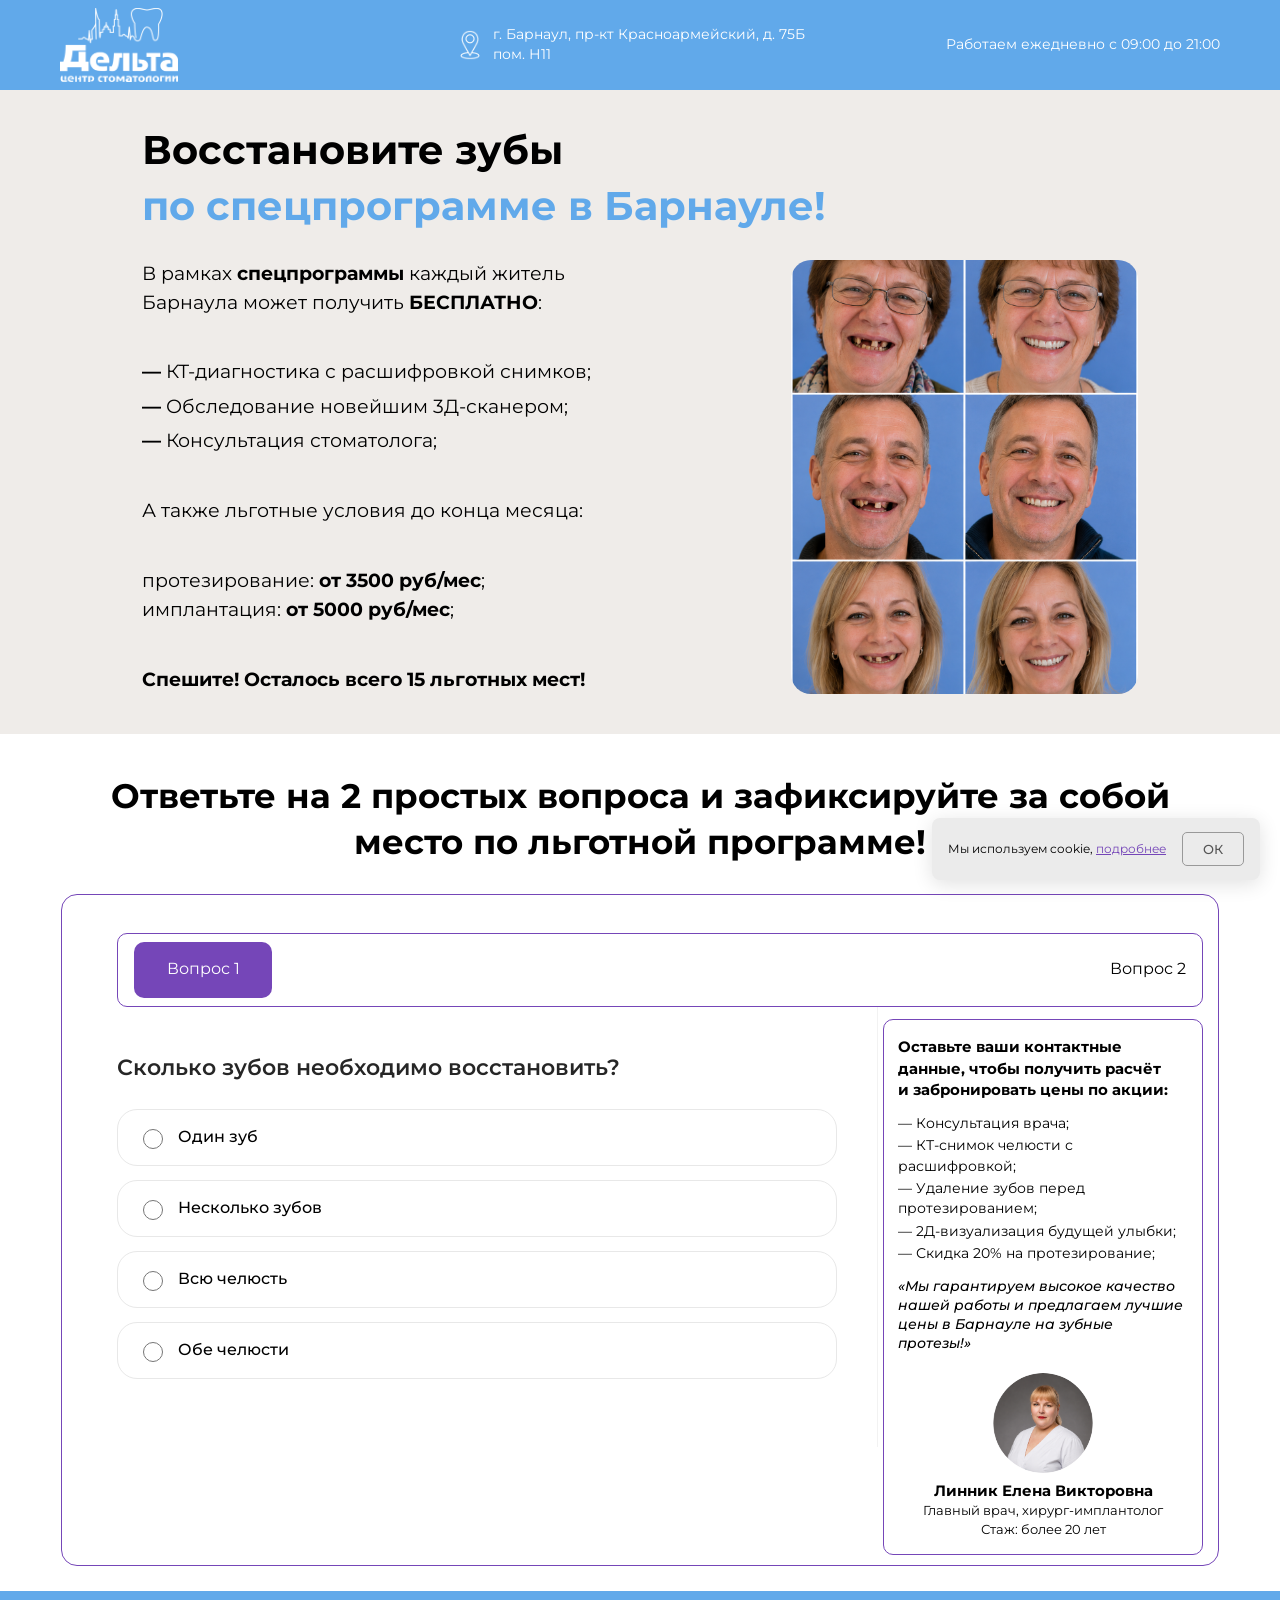
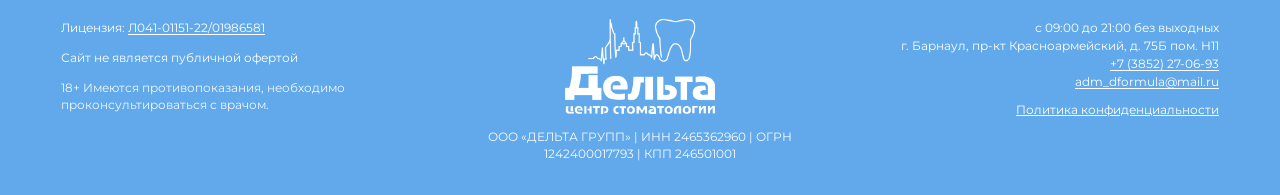
==== index.html @ f521280e "5 version" ====
<!DOCTYPE html>
<html lang="ru">
<head>
  <meta charset="UTF-8">
  <meta name="viewport" content="width=device-width, initial-scale=1.0">
  <title>Восстановите зубы по СПЕЦПРОГРАММЕ г.Барнаула</title>
  <meta name="description" content="Восстановите зубы по спецпрограмме города Барнаула. Протезирование от 3500 руб/мес, имплантация от 5000 руб/мес.">
  <link rel="icon" href="assets/images/favicon.ico" type="image/x-icon">
  <link rel="preconnect" href="https://fonts.googleapis.com">
  <link rel="preconnect" href="https://fonts.gstatic.com" crossorigin>
  <link href="https://fonts.googleapis.com/css2?family=Montserrat:wght@400;500;600;700&display=swap" rel="stylesheet">
  <link rel="stylesheet" href="css/styles.css">
</head>
<body>

  <header class="header">
    <div class="container header__inner">
      <a class="header__brand" href="https://dentalformula-22.ru/" target="_blank" rel="noopener noreferrer" aria-label="Дельта — центр стоматологии">
        <span class="header__brand-mark-wrap">
          <img class="header__brand-mark" src="assets/images/logo-delta.png" alt="Дельта — центр стоматологии" width="118" height="75">
        </span>
      </a>
      <div class="header__center">
        <img class="header__icon header__icon--clock" src="assets/images/icon-clock.png" alt="" width="30" height="30">
        <span class="header__address">г. Барнаул, пр-кт Красноармейский, д. 75Б пом. Н11</span>
      </div>
      <div class="header__right">
        <span class="header__hours">Работаем ежедневно с 09:00 до 21:00</span>
        <a href="tel:+73852270693" class="header__phone" aria-label="Позвонить: +7 (3852) 27-06-93">
          <span class="header__phone-text">+7 (3852) 27-06-93</span>
          <img class="header__phone-btn" src="assets/images/header-phone.png" alt="" width="138" height="25">
        </a>
      </div>
    </div>
  </header>

  <main>
    <section class="hero">
      <div class="container hero__container">
        <div class="hero__content">
          <h1 class="hero__title">
            <span class="hero__title-line hero__title-line--black">Восстановите зубы</span>
            <span class="hero__title-line hero__title-line--cyan">по спецпрограмме в Барнауле!</span>
          </h1>

          <div class="hero__grid">
          <div class="hero__text">
            <p class="hero__lead">В рамках <strong>спецпрограммы</strong> каждый житель<br>Барнаула может получить <strong>БЕСПЛАТНО</strong>:</p>
            <ul class="hero__list">
              <li><strong>— </strong>КТ-диагностика с расшифровкой снимков;</li>
              <li><strong>— </strong>Обследование новейшим 3Д-сканером;</li>
              <li><strong>— </strong>Консультация стоматолога;</li>
            </ul>
            <p class="hero__lead">А также льготные условия до конца месяца:</p>
            <p class="hero__prices">протезирование: <strong>от 3500 руб/мес</strong>;<br>имплантация: <strong>от 5000 руб/мес</strong>;</p>
            <p class="hero__urgent"><strong>Спешите! Осталось всего 15 льготных мест!</strong></p>
          </div>

          <div class="hero__gallery">
            <img src="assets/images/hero-photo.png" alt="Результаты протезирования до и после" width="347" height="434">
          </div>
        </div>
        </div>
      </div>
    </section>

    <section class="quiz" id="quiz">
      <div class="container quiz__container">
        <h2 class="quiz__heading">Ответьте на 2 простых вопроса и зафиксируйте за собой место по льготной программе!</h2>

        <div class="quiz__panel" id="quiz-form">
          <div class="quiz__tabs" role="tablist" aria-label="Шаги квиза">
            <button type="button" class="quiz__tab is-active" data-quiz-tab="0" role="tab" aria-selected="true">Вопрос 1</button>
            <button type="button" class="quiz__tab" data-quiz-tab="1" role="tab" aria-selected="false">Вопрос 2</button>
            <button type="button" class="quiz__tab quiz__tab--last" data-quiz-tab="2" role="tab" aria-selected="false" hidden>Вопрос 2</button>
          </div>

          <div class="quiz__body">
            <div class="quiz__form-wrap">
              <form class="quiz__form" id="quiz-lead-form" novalidate>
                <div class="quiz__step is-active" data-step="0">
                  <h3 class="quiz__question">Сколько зубов необходимо восстановить?</h3>
                  <div class="quiz__options">
                    <label class="quiz__option"><input type="radio" name="teeth" value="Один зуб" required><span>Один зуб</span></label>
                    <label class="quiz__option"><input type="radio" name="teeth" value="Несколько зубов"><span>Несколько зубов</span></label>
                    <label class="quiz__option"><input type="radio" name="teeth" value="Всю челюсть"><span>Всю челюсть</span></label>
                    <label class="quiz__option"><input type="radio" name="teeth" value="Обе челюсти"><span>Обе челюсти</span></label>
                  </div>
                </div>

                <div class="quiz__step" data-step="1">
                  <h3 class="quiz__question">2. Пожалуйста, подтвердите, что вы проживаете в Барнауле:</h3>
                  <div class="quiz__options">
                    <label class="quiz__option"><input type="radio" name="city" value="Да, я из Барнаула" required><span>Да, я из Барнаула</span></label>
                    <label class="quiz__option"><input type="radio" name="city" value="Только для жителей Барнаула!"><span>Только для жителей Барнаула!</span></label>
                  </div>
                </div>

                <div class="quiz__step" data-step="2">
                  <h3 class="quiz__question">Отлично! До результата остался последний шаг</h3>
                  <p class="quiz__hint">Оставьте ваши контактные данные, чтобы получить расчёт и забронировать цены по акции:</p>
                  <div class="form__group">
                    <label class="form__label" for="quiz-name">Введите имя:</label>
                    <input class="form__input" id="quiz-name" type="text" name="name" placeholder="Ваше имя" required autocomplete="name">
                  </div>
                  <div class="form__group">
                    <label class="form__label" for="quiz-phone">Введите телефон:</label>
                    <input class="form__input" id="quiz-phone" type="tel" name="phone" placeholder="+7 (000) 000-00-00" required autocomplete="tel">
                  </div>
                  <div class="quiz__submit-block">
                    <div class="quiz__submit-row">
                      <button type="submit" class="btn btn--quiz quiz__submit" data-quiz-submit hidden>Получить расчет и подарки</button>
                      <img class="quiz__submit-gift" src="assets/images/gift-box.png" alt="" width="156" height="156" data-quiz-submit-gift hidden>
                    </div>
                    <p class="quiz__form-error" id="quiz-form-error" role="alert" hidden></p>
                    <p class="quiz__consent">Нажимая на кнопку, вы соглашаетесь на <a href="https://dentalformula-22.ru/police/" class="quiz__consent-link" target="_blank" rel="noopener noreferrer">обработку персональных данных</a></p>
                  </div>
                </div>

                <div class="quiz__nav">
                  <button type="button" class="btn btn--outline quiz__prev" data-quiz-prev hidden>Назад</button>
                </div>
              </form>

              <div class="quiz__success" hidden>
                <p class="quiz__success-title">Спасибо! Мы свяжемся с вами в ближайшее время.</p>
                <div class="quiz__success-cta">
                  <p class="quiz__success-label"><strong>РАССЧИТАЙТЕ СТОИМОСТЬ</strong> и получите подарок на выбор</p>
                  <p class="quiz__success-comfort">— Надёжная фиксация и повышенный комфорт: не выпадают, не натирают, не сдавливают.</p>
                  <a href="tel:+73852270693" class="btn btn--primary quiz__success-btn">ПОЛУЧИТЬ РАСЧЁТ И ПОДАРКИ</a>
                </div>
              </div>
            </div>

            <aside class="quiz__aside">
              <div class="quiz__aside-card">
                <p class="quiz__aside-title">Оставьте ваши контактные<br>данные, чтобы получить расчёт<br>и забронировать цены по акции:</p>
                <ul class="quiz__gifts">
                  <li>— Консультация врача;</li>
                  <li>— КТ-снимок челюсти с расшифровкой;</li>
                  <li>— Удаление зубов перед протезированием;</li>
                  <li>— 2Д-визуализация будущей улыбки;</li>
                  <li>— Скидка 20% на протезирование;</li>
                </ul>
                <blockquote class="quiz__quote">«Мы гарантируем высокое качество нашей работы и предлагаем лучшие цены в Барнауле на зубные протезы!»</blockquote>
                <div class="quiz__doctor">
                  <div class="quiz__doctor-info">
                    <img class="quiz__doctor-photo" src="assets/images/quiz-doctor.png" alt="Линник Елена Викторовна" width="100" height="100">
                    <p class="quiz__doctor-name">Линник Елена Викторовна</p>
                    <p class="quiz__doctor-role">Главный врач, хирург-имплантолог</p>
                    <p class="quiz__doctor-exp">Стаж: более 20 лет</p>
                  </div>
                </div>
              </div>
            </aside>
          </div>
        </div>
      </div>

      <footer class="site-footer">
        <div class="site-footer__inner">
          <div class="site-footer__col site-footer__col--left">
            <p class="site-footer__license">Лицензия: <a class="site-footer__link" href="https://dentalformula-22.ru/patient/licens/" target="_blank" rel="noopener noreferrer">Л041-01151-22/01986581</a></p>
            <p class="site-footer__disclaimer">Сайт не является публичной офертой</p>
            <p class="site-footer__age">18+ Имеются противопоказания, необходимо проконсультироваться с врачом.</p>
          </div>

          <div class="site-footer__col site-footer__col--center">
            <img class="site-footer__logo" src="assets/images/logo-delta.png" alt="Дельта — центр стоматологии" width="150" height="95">
            <p class="site-footer__legal">ООО «ДЕЛЬТА ГРУПП» | ИНН 2465362960 | ОГРН 1242400017793 | КПП 246501001</p>
          </div>

          <div class="site-footer__col site-footer__col--right">
            <p class="site-footer__contacts">с 09:00 до 21:00 без выходных<br>г. Барнаул, пр-кт Красноармейский, д. 75Б пом. Н11<br><a class="site-footer__link" href="tel:+73852270693">+7 (3852) 27-06-93</a><br><a class="site-footer__link" href="mailto:adm_dformula@mail.ru">adm_dformula@mail.ru</a></p>
            <a class="site-footer__policy" href="https://dentalformula-22.ru/police/" target="_blank" rel="noopener noreferrer">Политика конфиденциальности</a>
          </div>
        </div>
      </footer>
    </section>
  </main>

  <div class="cookie" id="cookie" aria-live="polite">
    <p class="cookie__text">Мы используем cookie, <a href="https://dentalformula-22.ru/police/" target="_blank" rel="noopener noreferrer">подробнее</a></p>
    <button type="button" class="btn btn--cookie" data-cookie-ok>ОК</button>
  </div>

  <button type="button" class="scroll-top" id="scroll-top" aria-label="Наверх">↑</button>

  <script src="js/config.js"></script>
  <script src="js/main.js"></script>
</body>
</html>
---- css/styles.css ----
:root {
  --font: "Montserrat", Arial, sans-serif;
  --blue-header: #61a9ea;
  --cyan: #61a9ea;
  --purple: #7546b8;
  --purple-dark: #803aee;
  --orange: #ff9800;
  --orange-dark: #d25e27;
  --text: #000000;
  --text-muted: #363636;
  --white: #ffffff;
  --border: #c2c9d2;
  --panel-bg: #ffffff;
  --container: 1200px;
  --artboard: 1200px;
  --quiz-panel-w: 1158px;
  --quiz-panel-h: 783px;
  --quiz-aside-w: 340px;
  --header-h: 90px;
  --hero-bg: #efece9;
}

*,
*::before,
*::after {
  box-sizing: border-box;
}

html {
  scroll-behavior: smooth;
  scroll-padding-top: var(--header-h);
  -webkit-text-size-adjust: 100%;
  overflow-x: clip;
}

body {
  margin: 0;
  font-family: var(--font);
  font-weight: 400;
  color: var(--text);
  background: var(--white);
  overflow-x: clip;
  -webkit-font-smoothing: antialiased;
}

body.no-scroll {
  overflow: hidden;
}

img {
  max-width: 100%;
  height: auto;
  display: block;
}

a {
  color: inherit;
}

button,
input {
  font-family: inherit;
}

ul {
  margin: 0;
  padding: 0;
  list-style: none;
}

.container {
  width: 100%;
  max-width: var(--container);
  margin: 0 auto;
  padding: 0 20px;
}

/* Header */
.header {
  position: fixed;
  top: 0;
  left: 0;
  right: 0;
  z-index: 990;
  height: var(--header-h);
  background: var(--blue-header);
}

.header__inner {
  display: flex;
  align-items: center;
  gap: 24px;
  height: var(--header-h);
  min-width: 0;
}

.header__brand {
  display: inline-flex;
  align-items: center;
  flex: 1 1 0;
  min-width: 0;
  text-decoration: none;
  color: #ffffff;
}

.header__brand-mark-wrap {
  flex-shrink: 0;
  display: block;
  width: 118px;
  height: 75px;
  line-height: 0;
}

.header__brand-mark {
  display: block;
  width: 118px;
  height: 75px;
  max-width: none;
  object-fit: contain;
  object-position: center center;
  filter: brightness(0) invert(1);
}

.header__center {
  display: flex;
  align-items: center;
  justify-content: center;
  gap: 8px;
  flex: 1 1 0;
  min-width: 0;
}

.header__right {
  display: flex;
  align-items: center;
  justify-content: flex-end;
  gap: 8px;
  flex: 1 1 0;
  min-width: 0;
}

.header__icon {
  flex-shrink: 0;
  width: 30px;
  height: auto;
}

.header__address,
.header__hours {
  font-size: 14px;
  line-height: 1.4;
  color: #ffffff;
  overflow-wrap: break-word;
}

.header__phone {
  display: none;
  align-items: center;
  text-decoration: none;
  flex-shrink: 0;
}

.header__phone-text {
  display: none;
}

.header__phone-btn {
  width: auto;
  height: 25px;
  max-width: 138px;
}

/* Buttons */
.btn {
  display: inline-flex;
  align-items: center;
  justify-content: center;
  border: none;
  cursor: pointer;
  font-weight: 600;
  transition: background 0.2s, color 0.2s, opacity 0.2s;
  text-align: center;
}

.btn--primary {
  background: var(--orange);
  color: var(--white);
  font-size: 16px;
  font-weight: 700;
  text-transform: uppercase;
  border-radius: 8px;
  padding: 18px 28px;
  min-height: 60px;
  line-height: 1.25;
}

.btn--primary:hover {
  background: var(--orange-dark);
}

.btn--quiz {
  background: var(--purple);
  color: var(--white);
  border-radius: 10px;
  padding: 14px 32px;
  font-size: 16px;
  font-weight: 600;
  min-height: 56px;
  min-width: 138px;
  box-shadow: 0 3px 15px rgba(181, 181, 181, 0.45);
}

.btn--quiz:hover {
  background: var(--purple-dark);
}

.quiz__submit {
  flex: 1 1 auto;
  width: auto;
  max-width: 340px;
  min-height: 60px;
  padding: 14px 28px;
  background: var(--orange-dark);
  border-radius: 10px;
}

.btn--outline {
  background: transparent;
  border: 1px solid var(--border);
  color: var(--text);
  border-radius: 28px;
  padding: 12px 24px;
  font-size: 14px;
}

.btn--cookie {
  background: #ebebeb;
  color: #555555;
  border: 1px solid #999999;
  border-radius: 5px;
  padding: 8px 20px;
  font-size: 13px;
  font-weight: 500;
  flex-shrink: 0;
}

/* Hero */
.hero {
  padding-top: calc(var(--header-h) + 32px);
  padding-bottom: 40px;
  background: var(--hero-bg);
  scroll-margin-top: calc(var(--header-h) + 16px);
}

.hero__container {
  min-width: 0;
}

.hero__content {
  min-width: 0;
}

.hero__title {
  display: flex;
  flex-direction: column;
  align-items: flex-start;
  gap: 0;
  max-width: 913px;
  margin: 0 0 26px;
  font-size: 40px;
  font-weight: 700;
  line-height: 1.4;
  overflow-wrap: break-word;
}

.hero__title-line {
  display: block;
}

.hero__title-line--black {
  color: var(--text);
}

.hero__title-line--cyan {
  color: var(--cyan);
}

.hero__grid {
  display: grid;
  grid-template-columns: minmax(0, 1fr) 347px;
  gap: 0;
  align-items: stretch;
  min-width: 0;
}

.hero__text {
  min-width: 0;
  font-size: 16px;
  line-height: 1.55;
  overflow-wrap: break-word;
}

.hero__lead {
  margin: 0 0 8px;
}

.hero__list {
  margin: 0 0 16px;
}

.hero__list li {
  margin-bottom: 4px;
}

.hero__prices {
  margin: 0 0 12px;
}

.hero__urgent {
  margin: 0;
}

.hero__gallery {
  min-width: 0;
  display: flex;
  align-items: stretch;
  justify-content: flex-end;
}

.hero__gallery img {
  width: 347px;
  max-width: 100%;
  height: 434px;
  border-radius: 20px;
  object-fit: cover;
}

/* Quiz */
.quiz {
  padding: 40px 0 0;
  background: var(--white);
  scroll-margin-top: calc(var(--header-h) + 16px);
}

.quiz__container {
  max-width: var(--container);
  margin: 0 auto 25px;
  padding: 0 20px;
}

.quiz__heading {
  margin: 0 0 28px;
  text-align: center;
  font-size: 34px;
  font-weight: 700;
  line-height: 1.35;
  overflow-wrap: break-word;
}

.quiz__panel {
  width: var(--quiz-panel-w);
  max-width: 100%;
  height: auto;
  margin: 0 auto;
  border: 1px solid var(--purple);
  border-radius: 16px;
  background: var(--panel-bg);
  overflow: hidden;
  min-width: 0;
  box-sizing: border-box;
  display: flex;
  flex-direction: column;
}

.quiz__tabs {
  display: flex;
  align-items: center;
  justify-content: space-between;
  gap: 16px;
  min-height: 72px;
  margin: 38px 15px 0 55px;
  max-width: 1090px;
  padding: 8px 16px;
  border: 1px solid var(--purple);
  border-radius: 10px;
  background: var(--white);
}

.quiz__tab {
  appearance: none;
  border: none;
  background: transparent;
  color: var(--text);
  font-size: 16px;
  font-weight: 400;
  line-height: 1.55;
  padding: 14px 0;
  border-radius: 10px;
  cursor: default;
  pointer-events: none;
  min-width: 0;
  overflow-wrap: break-word;
}

.quiz__tab.is-active {
  background: var(--purple);
  color: var(--white);
  padding: 14px 28px;
  min-width: 138px;
  min-height: 56px;
  font-weight: 400;
}

.quiz__tab.is-done {
  color: var(--text-muted);
  font-weight: 400;
}

.quiz__tab--last:not([hidden]) {
  margin-left: auto;
  background: var(--purple);
  color: var(--white);
  padding: 14px 28px;
  min-width: 138px;
  min-height: 56px;
}

.quiz__body {
  display: grid;
  grid-template-columns: minmax(0, 1fr) var(--quiz-aside-w);
  gap: 0;
  align-items: start;
  min-width: 0;
  flex: 0 0 auto;
  min-height: 0;
}

.quiz__form-wrap {
  padding: 44px 40px 40px 55px;
  min-width: 0;
  border-right: 1px solid #f2f2f2;
  display: flex;
  flex-direction: column;
  min-height: 0;
  overflow: auto;
}

.quiz__form-wrap.is-success .quiz__success {
  flex: 1;
  display: flex;
  flex-direction: column;
}

.quiz__aside {
  width: var(--quiz-aside-w);
  flex-shrink: 0;
  padding: 12px 10px 10px 0;
  min-width: 0;
  display: flex;
  flex-direction: column;
  overflow: hidden;
}

.quiz__aside-card {
  flex: 0 0 auto;
  min-height: 0;
  width: 320px;
  margin: 0 auto;
  padding: 16px 14px;
  border: 1px solid var(--purple);
  border-radius: 10px;
  background: var(--white);
  display: flex;
  flex-direction: column;
  overflow: hidden;
}

.quiz__aside-title {
  margin: 0 0 12px;
  font-size: 15px;
  font-weight: 700;
  line-height: 1.45;
  overflow-wrap: break-word;
}

.quiz__gifts {
  margin: 0 0 12px;
  font-size: 14px;
  line-height: 1.45;
  overflow-wrap: break-word;
}

.quiz__gifts li {
  margin-bottom: 2px;
}

.quiz__quote {
  margin: 0 0 20px;
  padding: 0;
  border: none;
  font-size: 14px;
  font-weight: 500;
  font-style: italic;
  line-height: 1.35;
  color: var(--text);
  overflow-wrap: break-word;
}

.quiz__doctor {
  display: flex;
  flex-direction: column;
  align-items: center;
  gap: 0;
  margin-top: 0;
  min-width: 0;
  flex-shrink: 0;
}

.quiz__doctor-photo {
  display: block;
  width: 100px;
  height: 100px;
  max-width: 100px;
  max-height: 100px;
  margin: 0 auto 8px;
  flex-shrink: 0;
  border-radius: 50%;
  object-fit: cover;
}

.quiz__doctor-info {
  width: 100%;
  text-align: center;
  min-width: 0;
}

.quiz__doctor-name {
  margin: 0 0 2px;
  font-size: 15px;
  font-weight: 700;
  line-height: 1.3;
  overflow-wrap: break-word;
}

.quiz__doctor-role,
.quiz__doctor-exp {
  margin: 0;
  font-size: 13px;
  line-height: 1.3;
  overflow-wrap: break-word;
}

.quiz__doctor-role {
  margin-bottom: 2px;
}

.quiz__step {
  display: none;
}

.quiz__step.is-active {
  display: block;
}

.quiz__question {
  margin: 0 0 24px;
  font-size: 22px;
  font-weight: 600;
  line-height: 1.55;
  color: #262626;
  overflow-wrap: break-word;
}

.quiz__hint {
  margin: -12px 0 20px;
  font-size: 14px;
  line-height: 1.5;
  color: var(--text-muted);
  overflow-wrap: break-word;
}

.quiz__options {
  display: grid;
  gap: 14px;
  margin-bottom: 28px;
}

.quiz__option {
  display: flex;
  align-items: center;
  gap: 12px;
  min-height: 57px;
  padding: 14px 20px;
  background: var(--white);
  border: 1px solid #e8e8e8;
  border-radius: 20px;
  cursor: pointer;
  font-size: 16px;
  font-weight: 500;
  line-height: 1.55;
  overflow-wrap: break-word;
  min-width: 0;
}

.quiz__option:has(input:checked) {
  border-color: var(--purple);
  background: rgba(117, 70, 184, 0.06);
}

.quiz__option input {
  flex-shrink: 0;
  width: 20px;
  height: 20px;
  accent-color: var(--purple);
}

.quiz__option span {
  min-width: 0;
}

.quiz__nav {
  display: flex;
  gap: 12px;
  flex-wrap: wrap;
  justify-content: flex-start;
}

.quiz__submit-block {
  display: flex;
  flex-direction: column;
  align-items: flex-start;
  gap: 12px;
  margin-top: 4px;
}

.quiz__submit-row {
  display: flex;
  align-items: center;
  gap: 12px;
  width: 100%;
  max-width: 520px;
  margin-top: -20px;
}

.quiz__submit-gift {
  width: 156px;
  height: 156px;
  flex-shrink: 0;
  object-fit: contain;
  background: transparent;
}

.form__group {
  margin-bottom: 16px;
}

.form__label {
  display: block;
  margin-bottom: 5px;
  font-size: 15px;
  font-weight: 400;
}

.form__input {
  width: 100%;
  max-width: 340px;
  min-height: 50px;
  padding: 14px 16px;
  border: 1px solid var(--orange-dark);
  border-radius: 10px;
  font-size: 16px;
  font-weight: 500;
  background: #f2f2f2;
}

.form__checkbox {
  display: flex;
  gap: 10px;
  align-items: flex-start;
  margin-bottom: 20px;
  font-size: 12px;
  line-height: 1.45;
  cursor: pointer;
  overflow-wrap: break-word;
  min-width: 0;
}

.form__checkbox input {
  flex-shrink: 0;
  margin-top: 2px;
}

.form__checkbox a {
  color: var(--purple);
}

.quiz__consent {
  margin: 0;
  max-width: 340px;
  font-size: 12px;
  line-height: 1.45;
  color: #666666;
  overflow-wrap: break-word;
}

.quiz__consent-link {
  color: var(--purple);
  text-decoration: underline;
  text-underline-offset: 2px;
}

.quiz__consent-link:hover {
  color: var(--purple-dark);
}

.quiz__form-error {
  margin: 0;
  width: 100%;
  max-width: 520px;
  font-size: 13px;
  line-height: 1.4;
  color: #b42318;
}

.quiz__submit.is-loading {
  opacity: 0.75;
  pointer-events: none;
}

.quiz__success {
  min-width: 0;
}

.quiz__success-title {
  margin: 0 0 20px;
  font-size: 22px;
  font-weight: 700;
  line-height: 1.55;
  color: #262626;
  overflow-wrap: break-word;
}

.quiz__success-cta {
  margin-top: auto;
  padding-top: 24px;
  min-width: 0;
}

.quiz__success-label {
  margin: 0 0 12px;
  font-size: 18px;
  font-weight: 500;
  line-height: 1.55;
  overflow-wrap: break-word;
}

.quiz__success-comfort {
  margin: 0 0 20px;
  font-size: 18px;
  font-weight: 500;
  line-height: 1.55;
  overflow-wrap: break-word;
}

.quiz__success-btn {
  display: inline-flex;
  width: 100%;
  max-width: 340px;
  min-height: 60px;
  border-radius: 10px;
  font-size: 16px;
  font-weight: 600;
  background: var(--orange-dark);
  text-decoration: none;
}

.quiz__success-btn:hover {
  background: #b8521f;
}

[hidden] {
  display: none !important;
}

/* Site footer (under quiz) */
.site-footer {
  background: var(--blue-header);
  color: var(--white);
  min-height: 200px;
  padding: 28px 20px 32px;
}

.site-footer__inner {
  display: grid;
  grid-template-columns: minmax(0, 1fr) minmax(0, 1fr) minmax(0, 1fr);
  gap: 24px 40px;
  align-items: start;
  max-width: var(--quiz-panel-w);
  margin: 0 auto;
  min-width: 0;
}

.site-footer__col {
  min-width: 0;
}

.site-footer__col--left {
  font-size: 12px;
  line-height: 1.5;
}

.site-footer__col--center {
  text-align: center;
}

.site-footer__col--right {
  text-align: right;
  font-size: 12px;
  line-height: 1.5;
}

.site-footer__license,
.site-footer__disclaimer,
.site-footer__legal,
.site-footer__contacts {
  margin: 0;
  overflow-wrap: break-word;
}

.site-footer__disclaimer {
  margin-top: 12px;
}

.site-footer__age {
  margin: 12px 0 0;
  font-size: 12px;
  line-height: 1.45;
  opacity: 0.9;
}

.site-footer__logo {
  display: block;
  width: auto;
  max-width: 150px;
  height: auto;
  margin: 0 auto 14px;
  object-fit: contain;
  filter: brightness(0) invert(1);
}

.site-footer__icons {
  display: flex;
  justify-content: center;
  align-items: center;
  gap: 12px;
  margin-bottom: 14px;
}

.site-footer__icons img {
  width: 60px;
  height: 60px;
  object-fit: cover;
  border-radius: 4px;
  background: rgba(255, 255, 255, 0.15);
}

.site-footer__legal {
  font-size: 12px;
  line-height: 1.45;
  opacity: 0.95;
}

.site-footer__policy {
  display: inline-block;
  margin-top: 10px;
  color: var(--white);
  font-size: 12px;
  text-decoration: underline;
}

.site-footer__link {
  color: var(--white);
  text-decoration: underline;
  text-underline-offset: 2px;
}

.site-footer__link:hover,
.site-footer__policy:hover {
  opacity: 0.85;
}

/* Cookie */
.cookie {
  position: fixed;
  right: 20px;
  bottom: 20px;
  z-index: 999;
  display: flex;
  align-items: center;
  gap: 16px;
  max-width: min(600px, calc(100vw - 40px));
  padding: 14px 16px;
  background: #ebebeb;
  border-radius: 8px;
  box-shadow: 0 4px 20px rgba(0, 0, 0, 0.12);
}

.cookie.is-hidden {
  display: none;
}

.cookie__text {
  margin: 0;
  font-size: 12px;
  line-height: 1.4;
  overflow-wrap: break-word;
  min-width: 0;
}

.cookie__text a {
  color: var(--purple);
}

/* Scroll top */
.scroll-top {
  position: fixed;
  right: 20px;
  bottom: 80px;
  z-index: 98;
  display: none;
  width: 44px;
  height: 44px;
  border: none;
  border-radius: 50%;
  background: var(--blue-header);
  color: var(--white);
  font-size: 20px;
  cursor: pointer;
  box-shadow: 0 2px 12px rgba(0, 0, 0, 0.2);
}

.scroll-top.is-visible {
  display: block;
}

/* ≥1200 — десктопный артборд Тильды (screens: 320,1200) */
@media (min-width: 1200px) {
  .container,
  .quiz__container {
    padding-left: 20px;
    padding-right: 20px;
  }

  .hero__container {
    display: flex;
    justify-content: center;
  }

  .hero__content {
    width: fit-content;
    max-width: 100%;
  }

  .hero__title {
    max-width: none;
  }

  .hero__grid {
    grid-template-columns: auto 347px;
    width: fit-content;
    max-width: 100%;
    gap: 200px;
  }

  .hero__gallery {
    margin-left: 0;
  }

  .hero__text {
    display: flex;
    flex-direction: column;
    justify-content: space-between;
    min-height: 434px;
    font-size: 19px;
    line-height: 1.5;
  }

  .hero__text > * {
    margin: 0;
  }

  .hero__list li {
    margin-bottom: 6px;
  }

  .hero__list li:last-child {
    margin-bottom: 0;
  }

  .quiz__panel {
    width: var(--quiz-panel-w);
    height: auto;
  }
}

/* 768–1199 — квиз, футер (верх сайта — в отдельных брейкпоинтах ниже) */
@media (max-width: 1199px) and (min-width: 768px) {
  .container,
  .quiz__container {
    padding-left: 20px;
    padding-right: 20px;
  }

  .quiz {
    padding-top: 36px;
  }

  .quiz__heading {
    margin: 0 0 24px;
    padding: 0 8px;
    font-size: clamp(24px, 3vw, 30px);
    line-height: 1.35;
  }

  .quiz__container {
    margin-bottom: 22px;
  }

  .quiz__panel {
    width: 100%;
    max-width: min(960px, 100%);
    height: auto;
    min-height: 0;
  }

  .quiz__tabs {
    margin: 20px 16px 0;
    padding: 10px 14px;
    min-height: 56px;
    gap: 12px;
    max-width: none;
  }

  .quiz__tab {
    font-size: 15px;
    padding: 10px 0;
    line-height: 1.35;
  }

  .quiz__tab.is-active,
  .quiz__tab--last:not([hidden]) {
    min-width: 0;
    min-height: 48px;
    padding: 10px 18px;
    font-size: 15px;
  }

  .quiz__body {
    grid-template-columns: minmax(0, 1fr) minmax(240px, 300px);
  }

  .quiz__form-wrap {
    padding: 28px 24px 24px;
    border-right: 1px solid #f2f2f2;
    border-bottom: none;
  }

  .quiz__question {
    font-size: clamp(18px, 2vw, 22px);
  }

  .quiz__aside {
    width: auto;
    padding: 12px 16px 10px 0;
  }

  .quiz__aside-card {
    width: 100%;
    max-width: none;
    margin: 0;
    padding: 16px 14px;
  }

  .quiz__aside-title {
    font-size: 14px;
    margin-bottom: 10px;
    line-height: 1.4;
  }

  .quiz__gifts,
  .quiz__quote {
    font-size: 13px;
    line-height: 1.4;
  }

  .quiz__gifts {
    margin-bottom: 10px;
  }

  .quiz__doctor {
    align-items: center;
  }

  .quiz__doctor-info {
    text-align: center;
  }

  .form__input,
  .quiz__submit,
  .quiz__consent,
  .quiz__success-btn {
    max-width: 100%;
  }

  .quiz__submit {
    flex: 1 1 0;
    width: auto;
    min-width: 0;
  }

  .quiz__submit-row {
    max-width: 100%;
  }

  .site-footer {
    padding: 28px 20px 32px;
  }

  .site-footer__inner {
    grid-template-columns: 1fr 1fr;
    gap: 20px 28px;
    max-width: min(960px, 100%);
  }

  .site-footer__col--center {
    grid-column: 1 / -1;
    order: -1;
  }

  .site-footer__col--right {
    text-align: left;
  }

  .site-footer__col--left {
    font-size: 11px;
  }
}

/* 992–1199 — маленький ноутбук: хедер в строку, hero как уменьшенный десктоп */
@media (max-width: 1199px) and (min-width: 992px) {
  :root {
    --header-h: 84px;
    --header-gap: 32px;
  }

  .header {
    height: auto;
  }

  .header__inner {
    display: flex;
    flex-wrap: nowrap;
    align-items: center;
    justify-content: space-between;
    gap: 16px;
    height: auto;
    min-height: 0;
    padding: 10px 0;
    text-align: left;
  }

  .header__brand {
    flex: 0 0 auto;
  }

  .header__brand-mark-wrap,
  .header__brand-mark {
    width: 100px;
    height: 64px;
  }

  .header__center {
    flex: 1 1 auto;
    justify-content: center;
    gap: 8px;
    min-width: 0;
  }

  .header__right {
    flex: 0 0 auto;
    justify-content: flex-end;
    min-width: 0;
  }

  .header__address,
  .header__hours {
    font-size: 13px;
    line-height: 1.35;
  }

  .header__hours {
    display: inline;
    white-space: nowrap;
  }

  .header__phone {
    display: none;
  }

  .header__icon {
    width: 26px;
    flex-shrink: 0;
  }

  .hero {
    padding-top: calc(var(--header-h) + var(--header-gap));
    padding-bottom: 40px;
  }

  .hero__container {
    display: flex;
    justify-content: center;
  }

  .hero__content {
    width: 100%;
    max-width: 920px;
  }

  .hero__title {
    max-width: none;
    margin: 0 0 28px;
    font-size: 34px;
    line-height: 1.35;
  }

  .hero__grid {
    grid-template-columns: minmax(0, 1fr) 260px;
    gap: 48px;
    align-items: center;
    width: 100%;
  }

  .hero__gallery {
    order: 0;
    justify-content: flex-end;
    align-items: center;
  }

  .hero__gallery img {
    width: 260px;
    max-width: 100%;
    height: auto;
    aspect-ratio: 347 / 434;
    margin: 0;
    object-fit: cover;
    border-radius: 20px;
  }

  .hero__text {
    font-size: 17px;
    line-height: 1.5;
  }
}

/* 992–1040 — узкий ноутбук: чуть компактнее хедер и hero */
@media (max-width: 1040px) and (min-width: 992px) {
  .header__brand-mark-wrap,
  .header__brand-mark {
    width: 92px;
    height: 58px;
  }

  .header__address,
  .header__hours {
    font-size: 12px;
  }

  .header__icon {
    width: 24px;
  }

  .hero__title {
    font-size: 30px;
    margin-bottom: 24px;
  }

  .hero__grid {
    grid-template-columns: minmax(0, 1fr) 230px;
    gap: 32px;
  }

  .hero__gallery img {
    width: 230px;
  }

  .hero__text {
    font-size: 16px;
  }
}

/* 768–991 — планшет: хедер и hero столбиком */
@media (max-width: 991px) and (min-width: 768px) {
  :root {
    --header-h: 140px;
    --header-gap: 24px;
  }

  .container,
  .quiz__container {
    padding-left: 16px;
    padding-right: 16px;
  }

  .header {
    height: auto;
    box-shadow: 0 1px 0 rgba(0, 0, 0, 0.06);
  }

  .header__inner {
    display: grid;
    grid-template-columns: 1fr;
    grid-template-areas:
      "brand"
      "center"
      "right";
    align-items: center;
    row-gap: 10px;
    height: auto;
    min-height: 0;
    padding: 12px 0 14px;
    text-align: center;
  }

  .header__brand {
    grid-area: brand;
    justify-self: center;
    flex: unset;
    order: unset;
  }

  .header__brand-mark-wrap,
  .header__brand-mark {
    width: 104px;
    height: 66px;
  }

  .header__center {
    grid-area: center;
    justify-content: center;
    flex: unset;
    order: unset;
    gap: 8px;
    min-width: 0;
  }

  .header__right {
    grid-area: right;
    justify-content: center;
    flex: unset;
    order: unset;
    min-width: 0;
  }

  .header__address,
  .header__hours {
    font-size: 13px;
    line-height: 1.4;
  }

  .header__hours {
    display: inline;
    white-space: normal;
    text-align: center;
  }

  .header__phone {
    display: none;
  }

  .header__icon {
    width: 24px;
    flex-shrink: 0;
  }

  .hero {
    padding-top: calc(var(--header-h) + var(--header-gap));
    padding-bottom: 32px;
  }

  .hero__container {
    display: block;
  }

  .hero__content {
    width: 100%;
    max-width: 720px;
    margin: 0 auto;
  }

  .hero__title {
    max-width: none;
    margin: 0 0 22px;
    font-size: 30px;
    line-height: 1.35;
  }

  .hero__grid {
    grid-template-columns: 1fr;
    gap: 24px;
  }

  .hero__gallery {
    order: -1;
    justify-content: center;
    align-items: center;
  }

  .hero__gallery img {
    width: 100%;
    max-width: min(320px, 100%);
    height: auto;
    margin: 0 auto;
    aspect-ratio: 347 / 434;
    object-fit: cover;
    border-radius: 20px;
  }

  .hero__text {
    font-size: 16px;
    line-height: 1.5;
  }

  .quiz__panel {
    max-width: min(720px, 100%);
  }

  .quiz__body {
    grid-template-columns: 1fr;
  }

  .quiz__form-wrap {
    padding: 24px 20px 20px;
    border-right: none;
    border-bottom: 1px solid #f2f2f2;
  }

  .quiz__aside {
    width: 100%;
    padding: 0 20px 10px;
  }

  .quiz__aside-card {
    padding: 16px 14px;
  }

  .quiz__doctor {
    align-items: center;
  }

  .quiz__doctor-info {
    text-align: center;
  }

  .site-footer__inner {
    max-width: min(720px, 100%);
  }
}

/* ≤767 — мобильная версия */
@media (max-width: 767px) {
  :root {
    --header-h: 156px;
    --header-gap: 28px;
  }

  .container,
  .quiz__container {
    padding-left: 16px;
    padding-right: 16px;
  }

  .header {
    height: auto;
    box-shadow: 0 1px 0 rgba(0, 0, 0, 0.06);
  }

  .header__inner {
    display: grid;
    grid-template-columns: 1fr;
    grid-template-areas:
      "brand"
      "center"
      "right";
    align-items: center;
    row-gap: 12px;
    height: auto;
    min-height: 0;
    padding: 14px 0 16px;
    text-align: center;
  }

  .header__brand {
    grid-area: brand;
    justify-self: center;
    flex: unset;
    order: unset;
  }

  .header__brand-mark-wrap,
  .header__brand-mark {
    width: 104px;
    height: 66px;
  }

  .header__center {
    grid-area: center;
    justify-content: center;
    flex: unset;
    order: unset;
    gap: 8px;
    min-width: 0;
  }

  .header__right {
    grid-area: right;
    justify-content: center;
    flex: unset;
    order: unset;
    flex-shrink: 0;
  }

  .header__address {
    font-size: 12px;
    line-height: 1.4;
  }

  .header__hours {
    display: none;
  }

  .header__phone {
    display: inline-flex;
    align-items: center;
    gap: 0;
  }

  .header__phone-text {
    display: block;
    font-size: 13px;
    font-weight: 600;
    line-height: 1.3;
    color: #ffffff;
    white-space: nowrap;
  }

  .header__phone-btn {
    display: none;
  }

  .header__icon {
    width: 24px;
    flex-shrink: 0;
  }

  .hero {
    padding-top: calc(var(--header-h) + var(--header-gap));
    padding-bottom: 32px;
  }

  .hero__content {
    width: 100%;
  }

  .hero__title {
    max-width: 100%;
    margin: 0 0 20px;
    font-size: 26px;
    line-height: 1.35;
  }

  .hero__grid {
    grid-template-columns: 1fr;
    gap: 20px;
  }

  .hero__gallery {
    order: 0;
    justify-content: center;
  }

  .hero__gallery img {
    width: 100%;
    height: auto;
    max-width: min(330px, 100%);
    margin: 0 auto;
    aspect-ratio: auto;
  }

  .hero__text {
    font-size: 15px;
    line-height: 1.5;
  }

  .hero__lead br {
    display: none;
  }

  .quiz {
    padding-top: 36px;
  }

  .quiz__heading {
    margin: 0 0 22px;
    padding: 0 4px;
    font-size: 24px;
    line-height: 1.35;
  }

  .quiz__container {
    margin-bottom: 20px;
    padding-left: 12px;
    padding-right: 12px;
  }

  .quiz__panel {
    width: 100%;
    max-width: 100%;
    height: auto;
    min-height: 0;
    border-radius: 14px;
  }

  .quiz__tabs {
    margin: 16px 12px 0;
    padding: 8px 10px;
    min-height: 48px;
    gap: 8px;
    max-width: none;
  }

  .quiz__tab {
    font-size: 14px;
    padding: 10px 12px;
    line-height: 1.3;
  }

  .quiz__tab.is-active,
  .quiz__tab--last:not([hidden]) {
    min-width: 0;
    min-height: 42px;
    padding: 10px 14px;
    font-size: 14px;
  }

  .quiz__body {
    grid-template-columns: 1fr;
  }

  .quiz__form-wrap {
    padding: 18px 14px 16px;
    border-right: none;
    border-bottom: 1px solid #f2f2f2;
    min-height: 0;
  }

  .quiz__question {
    margin-bottom: 18px;
    font-size: 18px;
  }

  .quiz__hint {
    margin-top: 0;
    font-size: 13px;
  }

  .quiz__options {
    gap: 10px;
    margin-bottom: 20px;
  }

  .quiz__option {
    min-height: 48px;
    padding: 12px 14px;
    font-size: 15px;
    border-radius: 14px;
  }

  .quiz__aside {
    display: flex;
    width: 100%;
    padding: 0 14px 10px;
  }

  .quiz__aside-card {
    width: 100%;
    max-width: none;
    margin: 0;
    padding: 16px 14px;
  }

  .quiz__aside-title {
    font-size: 14px;
    margin-bottom: 10px;
    line-height: 1.4;
  }

  .quiz__gifts,
  .quiz__quote {
    font-size: 13px;
    line-height: 1.4;
  }

  .quiz__gifts {
    margin-bottom: 10px;
  }

  .quiz__quote {
    margin-bottom: 20px;
  }

  .quiz__doctor {
    align-items: center;
  }

  .quiz__doctor-info {
    text-align: center;
  }

  .form__input,
  .quiz__submit,
  .quiz__consent,
  .quiz__success-btn {
    max-width: 100%;
  }

  .quiz__submit {
    width: 100%;
    flex: unset;
    min-height: 54px;
    font-size: 15px;
  }

  .quiz__submit-block {
    margin-top: 16px;
  }

  .quiz__submit-row {
    max-width: 100%;
    margin-top: 0;
  }

  .quiz__submit-gift {
    display: none !important;
  }

  .quiz__success-title {
    font-size: 19px;
  }

  .quiz__success-label,
  .quiz__success-comfort {
    font-size: 16px;
  }

  .site-footer {
    padding: 22px 12px 26px;
  }

  .site-footer__inner {
    grid-template-columns: 1fr;
    gap: 18px;
    text-align: center;
    max-width: 100%;
  }

  .site-footer__col--right,
  .site-footer__col--left {
    text-align: center;
    font-size: 12px;
  }

  .site-footer__logo {
    max-width: 130px;
  }

  .cookie {
    left: 10px;
    right: 10px;
    bottom: 10px;
    max-width: none;
    flex-direction: column;
    align-items: stretch;
    gap: 12px;
  }

  .scroll-top {
    right: 12px;
    bottom: 72px;
    width: 40px;
    height: 40px;
    font-size: 18px;
  }
}

/* ≤479 — компактные телефоны */
@media (max-width: 479px) {
  :root {
    --header-gap: 24px;
  }

  .container,
  .quiz__container {
    padding-left: 12px;
    padding-right: 12px;
  }

  .header__inner {
    row-gap: 12px;
    padding: 12px 0 14px;
  }

  .header__brand-mark-wrap,
  .header__brand-mark {
    width: 96px;
    height: 60px;
  }

  .header__address {
    font-size: 11px;
  }

  .header__phone-text {
    font-size: 12px;
  }

  .hero__title {
    font-size: 23px;
    margin-bottom: 18px;
  }

  .quiz__heading {
    font-size: 21px;
    margin-bottom: 20px;
  }

  .quiz__tabs {
    margin-left: 8px;
    margin-right: 8px;
    padding: 8px;
  }

  .quiz__tab {
    font-size: 13px;
    padding: 8px 10px;
  }

  .quiz__tab.is-active,
  .quiz__tab--last:not([hidden]) {
    padding: 8px 12px;
    font-size: 13px;
  }
}

/* ≤390 — узкие экраны */
@media (max-width: 390px) {
  .hero__title {
    font-size: 21px;
  }

  .hero__text {
    font-size: 14px;
  }

  .quiz__heading {
    font-size: 18px;
  }

  .quiz__question {
    font-size: 17px;
  }

  .quiz__option {
    font-size: 14px;
    min-height: 44px;
  }
}

/* ≤320 — минимальная ширина */
@media (max-width: 320px) {
  .header__brand-mark-wrap,
  .header__brand-mark {
    width: 88px;
    height: 56px;
  }

  .hero__text {
    font-size: 13px;
  }

  .quiz__tab {
    font-size: 12px;
    padding: 8px;
  }
}
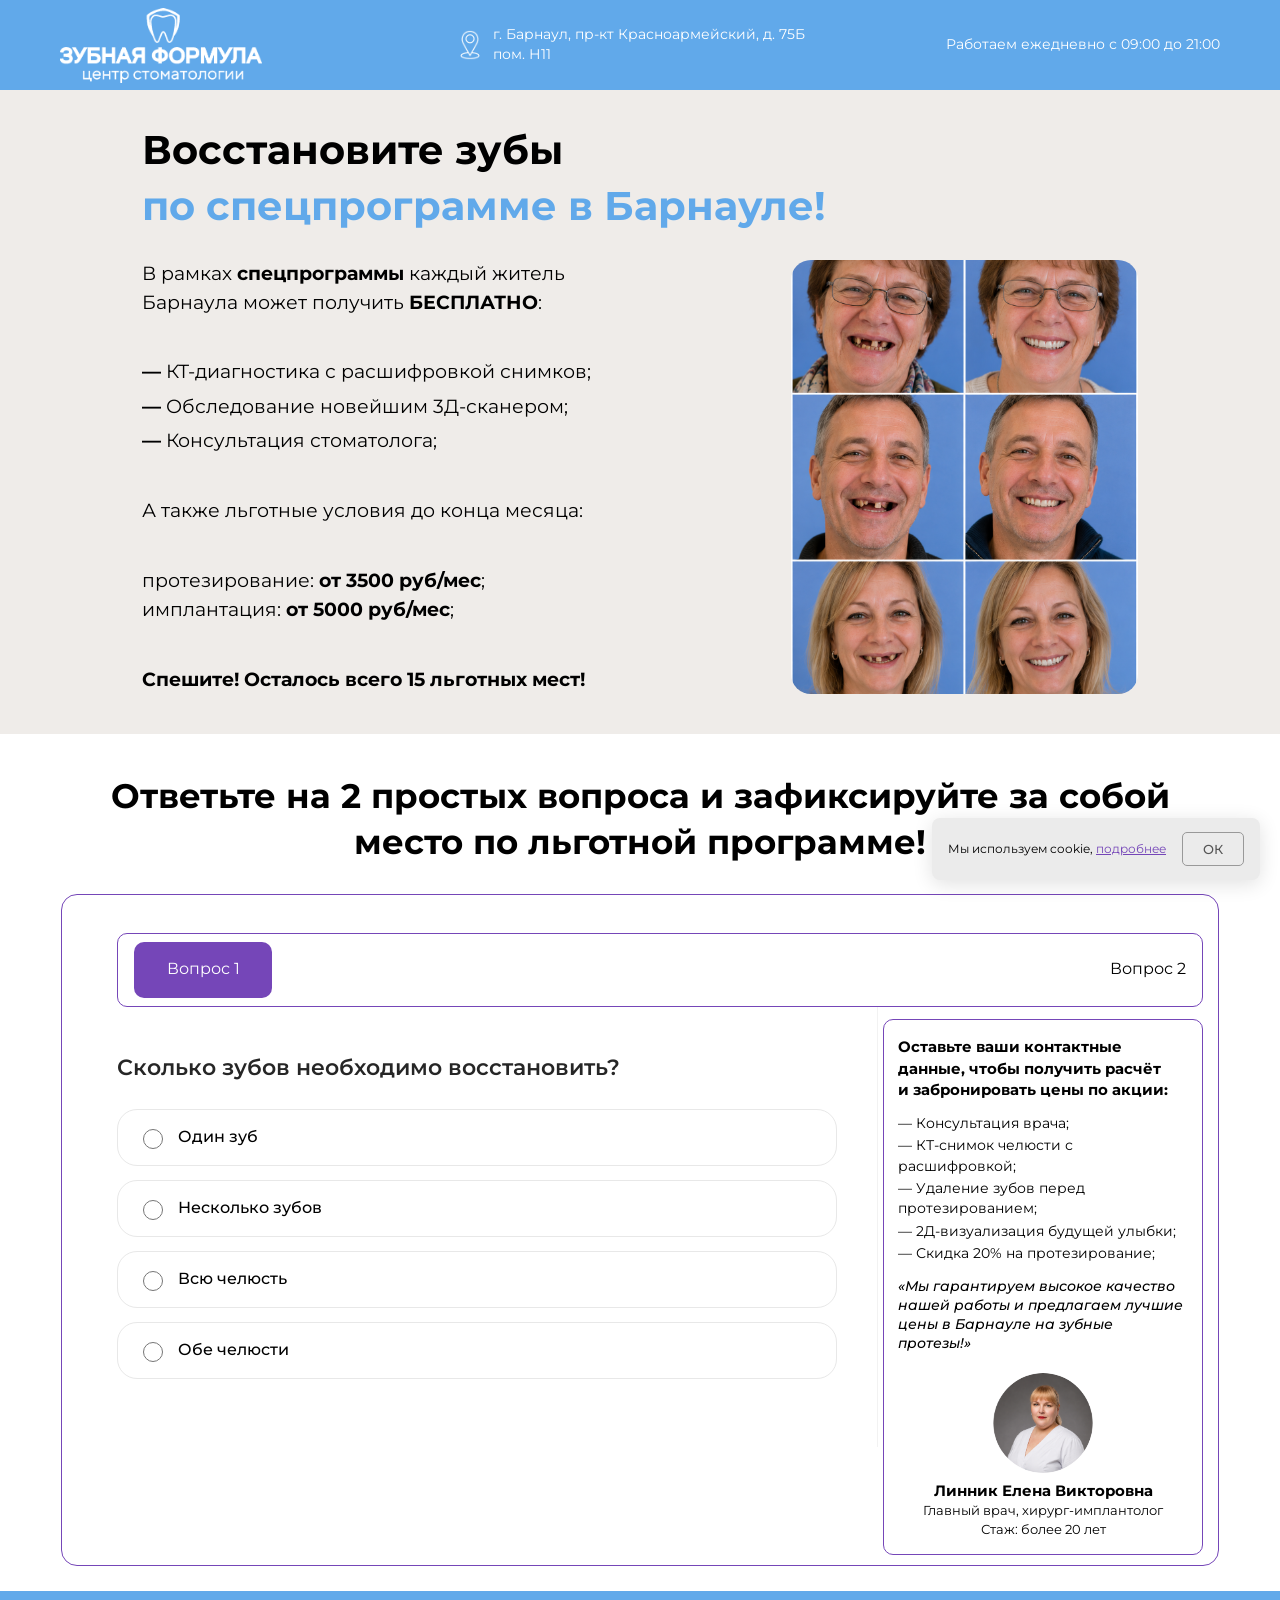
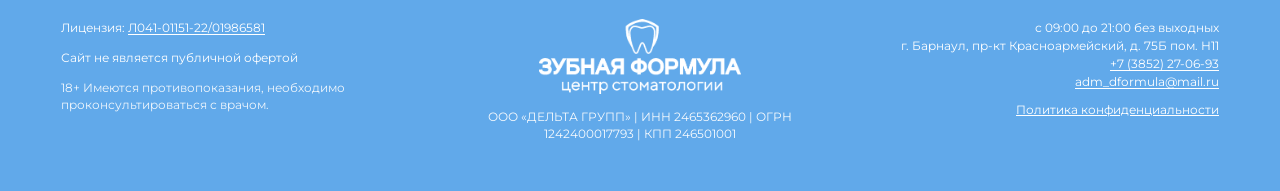
==== commit ef3e5db2: "12 version" ====
--- a/index.html
+++ b/index.html
@@ -15,9 +15,9 @@
 
   <header class="header">
     <div class="container header__inner">
-      <a class="header__brand" href="https://dentalformula-22.ru/" target="_blank" rel="noopener noreferrer" aria-label="Дельта — центр стоматологии">
+      <a class="header__brand" href="https://dentalformula-22.ru/" target="_blank" rel="noopener noreferrer" aria-label="Зубная Формула — центр стоматологии">
         <span class="header__brand-mark-wrap">
-          <img class="header__brand-mark" src="assets/images/logo-delta.png" alt="Дельта — центр стоматологии" width="118" height="75">
+          <img class="header__brand-mark" src="assets/images/logo-delta.png" alt="Зубная Формула — центр стоматологии" width="204" height="75">
         </span>
       </a>
       <div class="header__center">
@@ -121,15 +121,6 @@
                   <button type="button" class="btn btn--outline quiz__prev" data-quiz-prev hidden>Назад</button>
                 </div>
               </form>
-
-              <div class="quiz__success" hidden>
-                <p class="quiz__success-title">Спасибо! Мы свяжемся с вами в ближайшее время.</p>
-                <div class="quiz__success-cta">
-                  <p class="quiz__success-label"><strong>РАССЧИТАЙТЕ СТОИМОСТЬ</strong> и получите подарок на выбор</p>
-                  <p class="quiz__success-comfort">— Надёжная фиксация и повышенный комфорт: не выпадают, не натирают, не сдавливают.</p>
-                  <a href="tel:+73852270693" class="btn btn--primary quiz__success-btn">ПОЛУЧИТЬ РАСЧЁТ И ПОДАРКИ</a>
-                </div>
-              </div>
             </div>
 
             <aside class="quiz__aside">
@@ -166,7 +157,7 @@
           </div>
 
           <div class="site-footer__col site-footer__col--center">
-            <img class="site-footer__logo" src="assets/images/logo-delta.png" alt="Дельта — центр стоматологии" width="150" height="95">
+            <img class="site-footer__logo" src="assets/images/logo-delta.png" alt="Зубная Формула — центр стоматологии" width="204" height="75">
             <p class="site-footer__legal">ООО «ДЕЛЬТА ГРУПП» | ИНН 2465362960 | ОГРН 1242400017793 | КПП 246501001</p>
           </div>
 
@@ -186,7 +177,7 @@
 
   <button type="button" class="scroll-top" id="scroll-top" aria-label="Наверх">↑</button>
 
-  <script src="js/config.js"></script>
-  <script src="js/main.js"></script>
+  <script src="js/config.js?v=11"></script>
+  <script src="js/main.js?v=11"></script>
 </body>
 </html>
--- a/css/styles.css
+++ b/css/styles.css
@@ -106,19 +106,19 @@
 .header__brand-mark-wrap {
   flex-shrink: 0;
   display: block;
-  width: 118px;
   height: 75px;
+  width: auto;
+  max-width: min(204px, 46vw);
   line-height: 0;
 }
 
 .header__brand-mark {
   display: block;
-  width: 118px;
   height: 75px;
-  max-width: none;
+  width: auto;
+  max-width: 100%;
   object-fit: contain;
-  object-position: center center;
-  filter: brightness(0) invert(1);
+  object-position: left center;
 }
 
 .header__center {
@@ -618,11 +618,15 @@
   min-width: 0;
 }
 
-.quiz__nav {
+.quiz__nav:not([hidden]) {
   display: flex;
   gap: 12px;
   flex-wrap: wrap;
   justify-content: flex-start;
+}
+
+.quiz__nav[hidden] {
+  display: none !important;
 }
 
 .quiz__submit-block {
@@ -841,11 +845,10 @@
 .site-footer__logo {
   display: block;
   width: auto;
-  max-width: 150px;
-  height: auto;
+  max-width: 204px;
+  height: 75px;
   margin: 0 auto 14px;
   object-fit: contain;
-  filter: brightness(0) invert(1);
 }
 
 .site-footer__icons {
@@ -1175,8 +1178,8 @@
 
   .header__brand-mark-wrap,
   .header__brand-mark {
-    width: 100px;
     height: 64px;
+    max-width: min(174px, 44vw);
   }
 
   .header__center {
@@ -1267,8 +1270,8 @@
 @media (max-width: 1040px) and (min-width: 992px) {
   .header__brand-mark-wrap,
   .header__brand-mark {
-    width: 92px;
     height: 58px;
+    max-width: min(156px, 42vw);
   }
 
   .header__address,
@@ -1341,8 +1344,8 @@
 
   .header__brand-mark-wrap,
   .header__brand-mark {
-    width: 104px;
     height: 66px;
+    max-width: min(178px, 48vw);
   }
 
   .header__center {
@@ -1509,8 +1512,8 @@
 
   .header__brand-mark-wrap,
   .header__brand-mark {
-    width: 104px;
     height: 66px;
+    max-width: min(178px, 48vw);
   }
 
   .header__center {
@@ -1781,7 +1784,8 @@
   }
 
   .site-footer__logo {
-    max-width: 130px;
+    max-width: 174px;
+    height: 64px;
   }
 
   .cookie {
@@ -1822,8 +1826,8 @@
 
   .header__brand-mark-wrap,
   .header__brand-mark {
-    width: 96px;
     height: 60px;
+    max-width: min(161px, 46vw);
   }
 
   .header__address {
@@ -1890,8 +1894,8 @@
 @media (max-width: 320px) {
   .header__brand-mark-wrap,
   .header__brand-mark {
-    width: 88px;
     height: 56px;
+    max-width: min(151px, 44vw);
   }
 
   .hero__text {
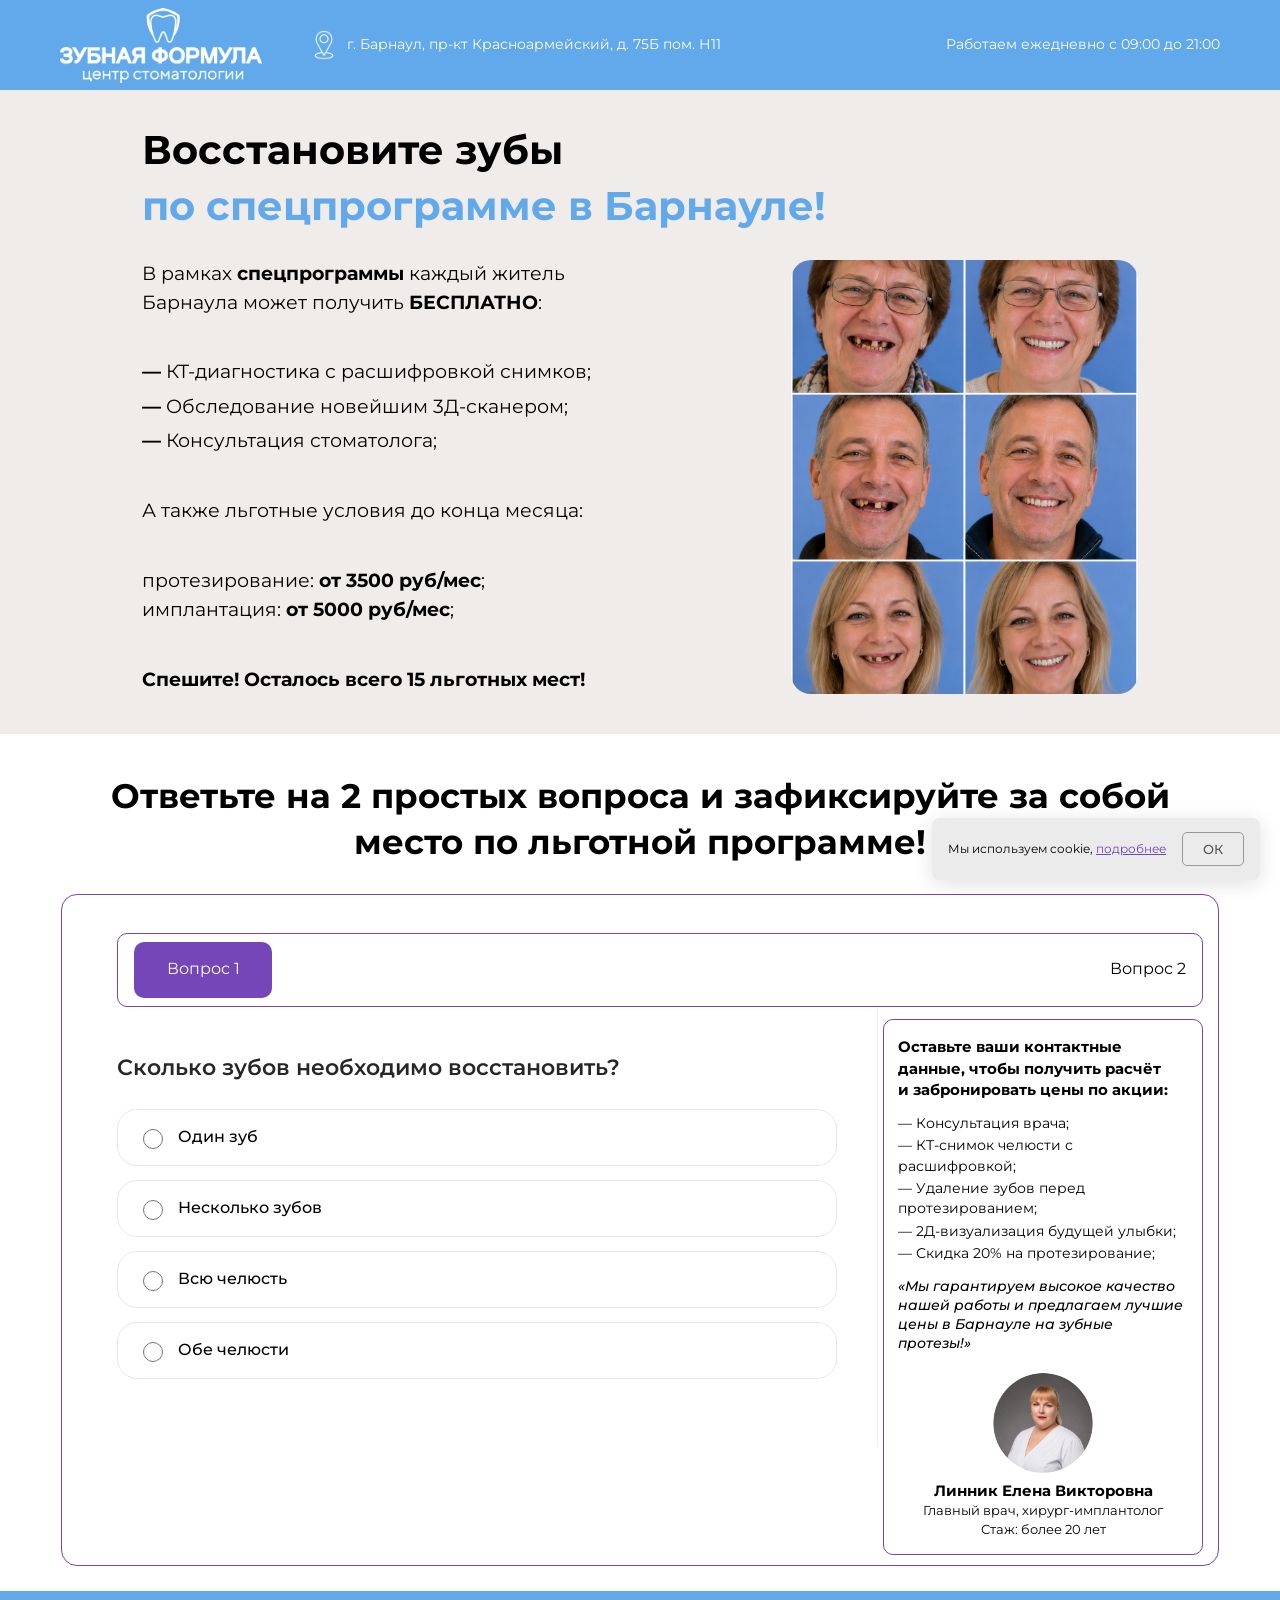
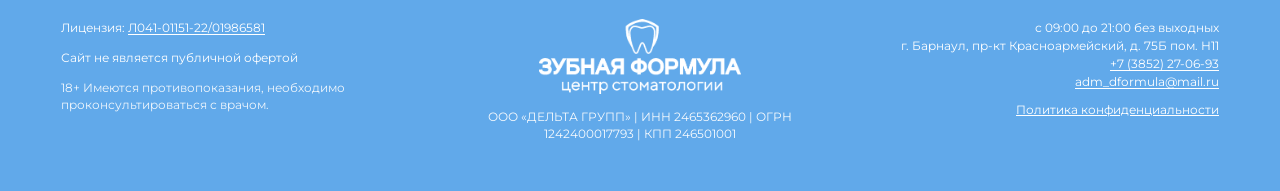
==== commit 41a7a567: "16 version" ====
--- a/index.html
+++ b/index.html
@@ -9,7 +9,7 @@
   <link rel="preconnect" href="https://fonts.googleapis.com">
   <link rel="preconnect" href="https://fonts.gstatic.com" crossorigin>
   <link href="https://fonts.googleapis.com/css2?family=Montserrat:wght@400;500;600;700&display=swap" rel="stylesheet">
-  <link rel="stylesheet" href="css/styles.css">
+  <link rel="stylesheet" href="css/styles.css?v=12">
 </head>
 <body>
 
@@ -17,7 +17,7 @@
     <div class="container header__inner">
       <a class="header__brand" href="https://dentalformula-22.ru/" target="_blank" rel="noopener noreferrer" aria-label="Зубная Формула — центр стоматологии">
         <span class="header__brand-mark-wrap">
-          <img class="header__brand-mark" src="assets/images/logo-delta.png" alt="Зубная Формула — центр стоматологии" width="204" height="75">
+          <img class="header__brand-mark" src="assets/images/logo-zubnaya-formula.png?v=1" alt="Зубная Формула — центр стоматологии" width="204" height="75">
         </span>
       </a>
       <div class="header__center">
@@ -157,7 +157,7 @@
           </div>
 
           <div class="site-footer__col site-footer__col--center">
-            <img class="site-footer__logo" src="assets/images/logo-delta.png" alt="Зубная Формула — центр стоматологии" width="204" height="75">
+            <img class="site-footer__logo" src="assets/images/logo-zubnaya-formula.png?v=1" alt="Зубная Формула — центр стоматологии" width="204" height="75">
             <p class="site-footer__legal">ООО «ДЕЛЬТА ГРУПП» | ИНН 2465362960 | ОГРН 1242400017793 | КПП 246501001</p>
           </div>
 
--- a/css/styles.css
+++ b/css/styles.css
@@ -97,8 +97,8 @@
 .header__brand {
   display: inline-flex;
   align-items: center;
-  flex: 1 1 0;
-  min-width: 0;
+  flex: 0 0 auto;
+  min-width: min(204px, 46vw);
   text-decoration: none;
   color: #ffffff;
 }
@@ -106,17 +106,16 @@
 .header__brand-mark-wrap {
   flex-shrink: 0;
   display: block;
+  width: min(204px, 46vw);
   height: 75px;
-  width: auto;
-  max-width: min(204px, 46vw);
   line-height: 0;
 }
 
 .header__brand-mark {
   display: block;
-  height: 75px;
-  width: auto;
-  max-width: 100%;
+  width: 100%;
+  height: 100%;
+  max-width: none;
   object-fit: contain;
   object-position: left center;
 }
@@ -844,8 +843,8 @@
 
 .site-footer__logo {
   display: block;
-  width: auto;
-  max-width: 204px;
+  width: min(204px, 80vw);
+  max-width: none;
   height: 75px;
   margin: 0 auto 14px;
   object-fit: contain;
@@ -1174,12 +1173,18 @@
 
   .header__brand {
     flex: 0 0 auto;
-  }
-
-  .header__brand-mark-wrap,
+    min-width: min(174px, 44vw);
+  }
+
+  .header__brand-mark-wrap {
+    width: min(174px, 44vw);
+    height: 64px;
+  }
+
   .header__brand-mark {
-    height: 64px;
-    max-width: min(174px, 44vw);
+    width: 100%;
+    height: 100%;
+    max-width: none;
   }
 
   .header__center {
@@ -1268,10 +1273,15 @@
 
 /* 992–1040 — узкий ноутбук: чуть компактнее хедер и hero */
 @media (max-width: 1040px) and (min-width: 992px) {
-  .header__brand-mark-wrap,
+  .header__brand-mark-wrap {
+    width: min(156px, 42vw);
+    height: 58px;
+  }
+
   .header__brand-mark {
-    height: 58px;
-    max-width: min(156px, 42vw);
+    width: 100%;
+    height: 100%;
+    max-width: none;
   }
 
   .header__address,
@@ -1342,10 +1352,15 @@
     order: unset;
   }
 
-  .header__brand-mark-wrap,
+  .header__brand-mark-wrap {
+    width: min(178px, 48vw);
+    height: 66px;
+  }
+
   .header__brand-mark {
-    height: 66px;
-    max-width: min(178px, 48vw);
+    width: 100%;
+    height: 100%;
+    max-width: none;
   }
 
   .header__center {
@@ -1510,10 +1525,15 @@
     order: unset;
   }
 
-  .header__brand-mark-wrap,
+  .header__brand-mark-wrap {
+    width: min(178px, 48vw);
+    height: 66px;
+  }
+
   .header__brand-mark {
-    height: 66px;
-    max-width: min(178px, 48vw);
+    width: 100%;
+    height: 100%;
+    max-width: none;
   }
 
   .header__center {
@@ -1824,10 +1844,15 @@
     padding: 12px 0 14px;
   }
 
-  .header__brand-mark-wrap,
+  .header__brand-mark-wrap {
+    width: min(161px, 46vw);
+    height: 60px;
+  }
+
   .header__brand-mark {
-    height: 60px;
-    max-width: min(161px, 46vw);
+    width: 100%;
+    height: 100%;
+    max-width: none;
   }
 
   .header__address {
@@ -1892,10 +1917,15 @@
 
 /* ≤320 — минимальная ширина */
 @media (max-width: 320px) {
-  .header__brand-mark-wrap,
+  .header__brand-mark-wrap {
+    width: min(151px, 44vw);
+    height: 56px;
+  }
+
   .header__brand-mark {
-    height: 56px;
-    max-width: min(151px, 44vw);
+    width: 100%;
+    height: 100%;
+    max-width: none;
   }
 
   .hero__text {
